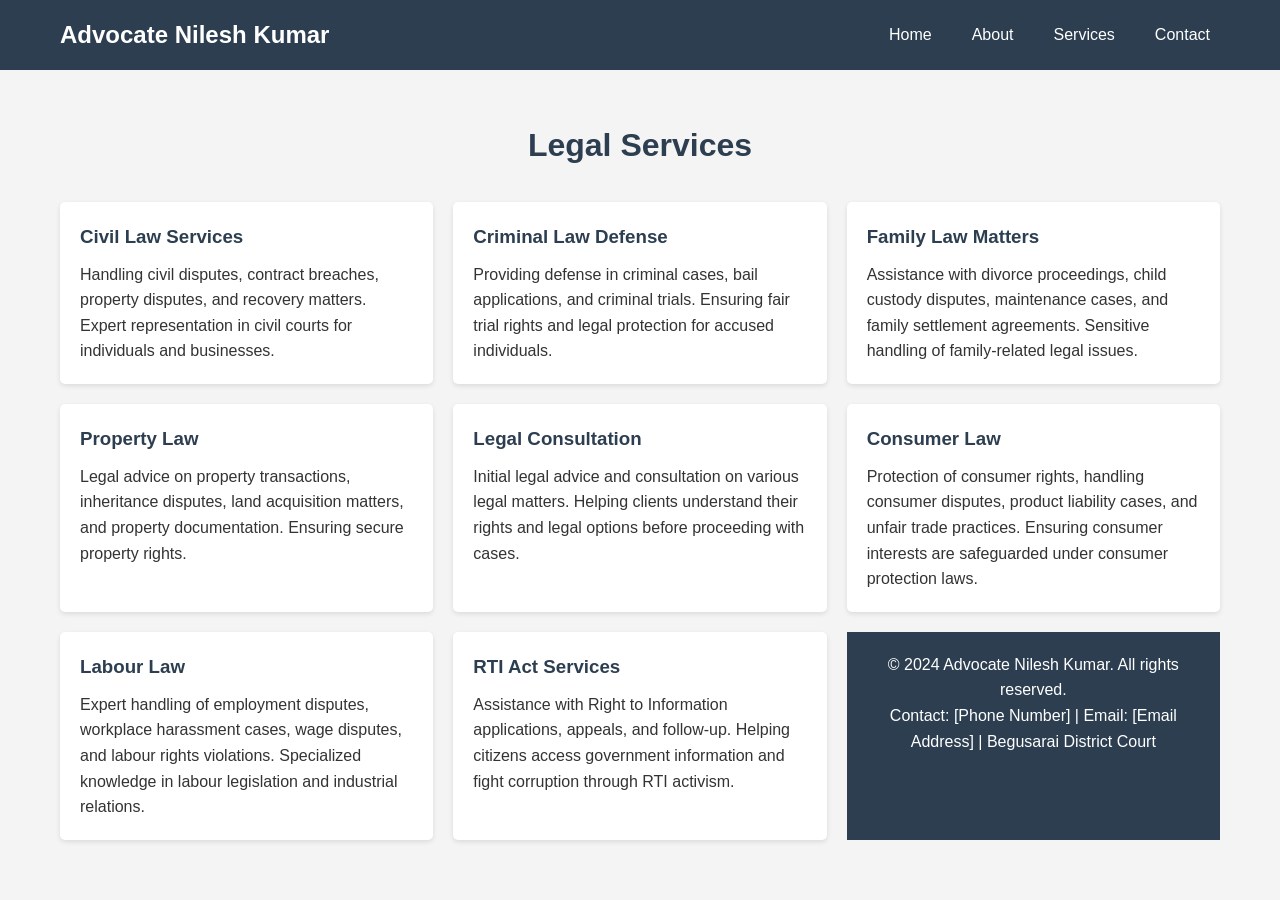
==== services.html @ 8ebd0d05 "Initial commit: add site files" ====
<!DOCTYPE html>
<html lang="en">
<head>
    <meta charset="UTF-8">
    <meta name="viewport" content="width=device-width, initial-scale=1.0">
    <title>Legal Services | Advocate Nilesh Kumar - Civil, Criminal, Labour, Consumer Law - Begusarai</title>
    <meta name="description" content="Comprehensive legal services by Advocate Nilesh Kumar in Begusarai. Civil law, criminal law, family law, property law, consumer law, labour law, and RTI services.">
    <meta name="keywords" content="legal services begusarai, civil law advocate, criminal lawyer begusarai, family law services, property law, consumer law, labour law, RTI activist begusarai">
    <link rel="stylesheet" href="style.css">
</head>
<body>
    <header>
        <nav>
            <div class="container">
                <h1>Advocate Nilesh Kumar</h1>
                <ul>
                    <li><a href="index.html">Home</a></li>
                    <li><a href="about.html">About</a></li>
                    <li><a href="services.html">Services</a></li>
                    <li><a href="contact.html">Contact</a></li>
                </ul>
            </div>
        </nav>
    </header>

    <section id="services">
        <div class="container">
            <h2>Legal Services</h2>
            <div class="services-grid">
                <div class="service-item">
                    <h3>Civil Law Services</h3>
                    <p>Handling civil disputes, contract breaches, property disputes, and recovery matters. Expert representation in civil courts for individuals and businesses.</p>
                </div>
                <div class="service-item">
                    <h3>Criminal Law Defense</h3>
                    <p>Providing defense in criminal cases, bail applications, and criminal trials. Ensuring fair trial rights and legal protection for accused individuals.</p>
                </div>
                <div class="service-item">
                    <h3>Family Law Matters</h3>
                    <p>Assistance with divorce proceedings, child custody disputes, maintenance cases, and family settlement agreements. Sensitive handling of family-related legal issues.</p>
                </div>
                <div class="service-item">
                    <h3>Property Law</h3>
                    <p>Legal advice on property transactions, inheritance disputes, land acquisition matters, and property documentation. Ensuring secure property rights.</p>
                </div>
                <div class="service-item">
                    <h3>Legal Consultation</h3>
                    <p>Initial legal advice and consultation on various legal matters. Helping clients understand their rights and legal options before proceeding with cases.</p>
                </div>
                <div class="service-item">
                    <h3>Consumer Law</h3>
                    <p>Protection of consumer rights, handling consumer disputes, product liability cases, and unfair trade practices. Ensuring consumer interests are safeguarded under consumer protection laws.</p>
                </div>
                <div class="service-item">
                    <h3>Labour Law</h3>
                    <p>Expert handling of employment disputes, workplace harassment cases, wage disputes, and labour rights violations. Specialized knowledge in labour legislation and industrial relations.</p>
                </div>
                <div class="service-item">
                    <h3>RTI Act Services</h3>
                    <p>Assistance with Right to Information applications, appeals, and follow-up. Helping citizens access government information and fight corruption through RTI activism.</p>
                </div>

    <footer>
        <div class="container">
            <p>&copy; 2024 Advocate Nilesh Kumar. All rights reserved.</p>
            <p>Contact: [Phone Number] | Email: [Email Address] | Begusarai District Court</p>
        </div>
    </footer>

    <script src="script.js"></script>
</body>
</html>
---- style.css ----
/* Reset and base styles */
* {
    margin: 0;
    padding: 0;
    box-sizing: border-box;
}

body {
    font-family: 'Arial', sans-serif;
    line-height: 1.6;
    color: #333;
    background-color: #f4f4f4;
}

.container {
    max-width: 1200px;
    margin: 0 auto;
    padding: 0 20px;
}

/* Header and Navigation */
header {
    background-color: #2c3e50;
    color: white;
    padding: 1rem 0;
}

nav .container {
    display: flex;
    justify-content: space-between;
    align-items: center;
}

nav h1 {
    font-size: 1.5rem;
}

nav ul {
    list-style: none;
    display: flex;
}

nav ul li {
    margin-left: 20px;
}

nav ul li a {
    color: white;
    text-decoration: none;
    padding: 5px 10px;
    transition: background-color 0.3s;
}

nav ul li a:hover {
    background-color: #34495e;
}

/* Hero Section */
#hero {
    background-color: #ecf0f1;
    padding: 50px 0;
}

.hero-content {
    display: flex;
    align-items: center;
    flex-wrap: wrap;
}

.profile-photo {
    width: 200px;
    height: 200px;
    border-radius: 50%;
    object-fit: cover;
    margin-right: 30px;
    border: 5px solid #2c3e50;
}

.hero-text {
    flex: 1;
    min-width: 300px;
}

.hero-text h1 {
    font-size: 2.5rem;
    margin-bottom: 20px;
    color: #2c3e50;
}

.hero-text p {
    font-size: 1.2rem;
    margin-bottom: 20px;
}

.btn {
    display: inline-block;
    background-color: #e74c3c;
    color: white;
    padding: 10px 20px;
    text-decoration: none;
    border-radius: 5px;
    transition: background-color 0.3s;
}

.btn:hover {
    background-color: #c0392b;
}

/* Sections */
section {
    padding: 50px 0;
}

h2 {
    text-align: center;
    font-size: 2rem;
    margin-bottom: 30px;
    color: #2c3e50;
}

/* Services Overview */
.services-grid {
    display: grid;
    grid-template-columns: repeat(auto-fit, minmax(300px, 1fr));
    gap: 20px;
}

.service-item {
    background-color: white;
    padding: 20px;
    border-radius: 5px;
    box-shadow: 0 2px 5px rgba(0, 0, 0, 0.1);
}

.service-item h3 {
    color: #2c3e50;
    margin-bottom: 10px;
}

/* About Brief */
#about-brief {
    background-color: white;
    text-align: center;
}

#about-brief p {
    max-width: 800px;
    margin: 0 auto 20px;
    font-size: 1.1rem;
}

/* Footer */
footer {
    background-color: #2c3e50;
    color: white;
    text-align: center;
    padding: 20px 0;
}

/* About Section */
.about-content {
    display: flex;
    align-items: flex-start;
    gap: 30px;
    flex-wrap: wrap;
}

.about-photo {
    width: 250px;
    height: 250px;
    border-radius: 10px;
    object-fit: cover;
    border: 3px solid #2c3e50;
}

.about-text {
    flex: 1;
    min-width: 300px;
}

.about-text h3 {
    color: #2c3e50;
    margin: 20px 0 10px 0;
}

/* Contact Section */
.contact-content {
    display: flex;
    gap: 50px;
    flex-wrap: wrap;
}

.contact-info,
.contact-form {
    flex: 1;
    min-width: 300px;
}

.contact-info h3,
.contact-form h3 {
    color: #2c3e50;
    margin-bottom: 20px;
}

.contact-info p {
    margin-bottom: 10px;
}

/* Contact Form */
.form-group {
    margin-bottom: 15px;
}

.form-group label {
    display: block;
    margin-bottom: 5px;
    font-weight: bold;
}

.form-group input,
.form-group textarea {
    width: 100%;
    padding: 10px;
    border: 1px solid #ddd;
    border-radius: 4px;
    font-size: 16px;
}

.form-group textarea {
    resize: vertical;
}

.btn {
    display: inline-block;
    background-color: #e74c3c;
    color: white;
    padding: 10px 20px;
    text-decoration: none;
    border-radius: 5px;
    transition: background-color 0.3s;
    border: none;
    cursor: pointer;
    font-size: 16px;
}

.btn:hover {
    background-color: #c0392b;
}
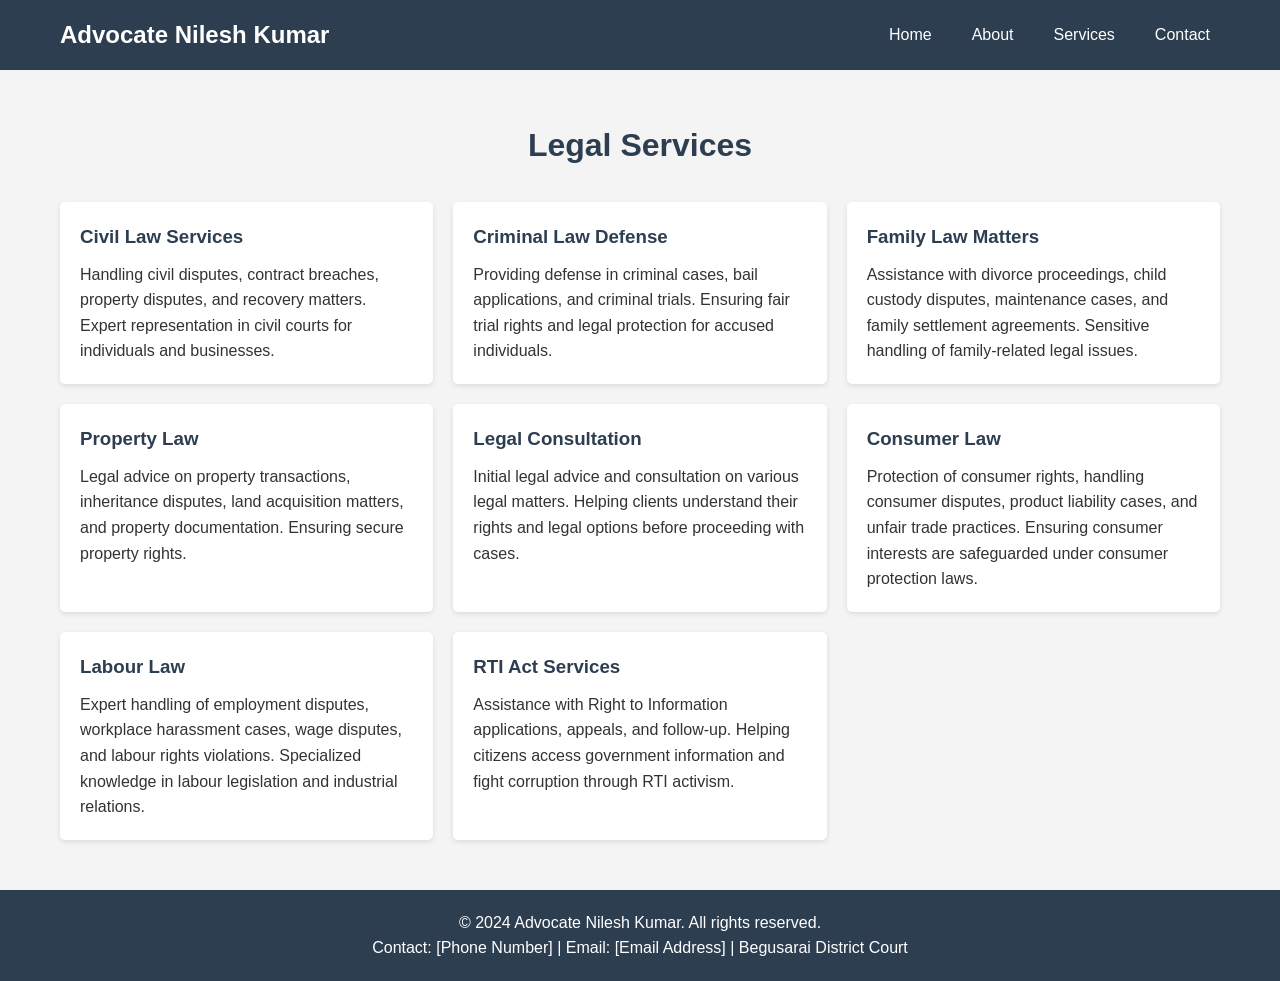
==== commit 3065bda5: "Fix: close services section divs so footer is outside" ====
--- a/services.html
+++ b/services.html
@@ -59,6 +59,9 @@
                     <h3>RTI Act Services</h3>
                     <p>Assistance with Right to Information applications, appeals, and follow-up. Helping citizens access government information and fight corruption through RTI activism.</p>
                 </div>
+            </div>
+        </div>
+    </section>
 
     <footer>
         <div class="container">
